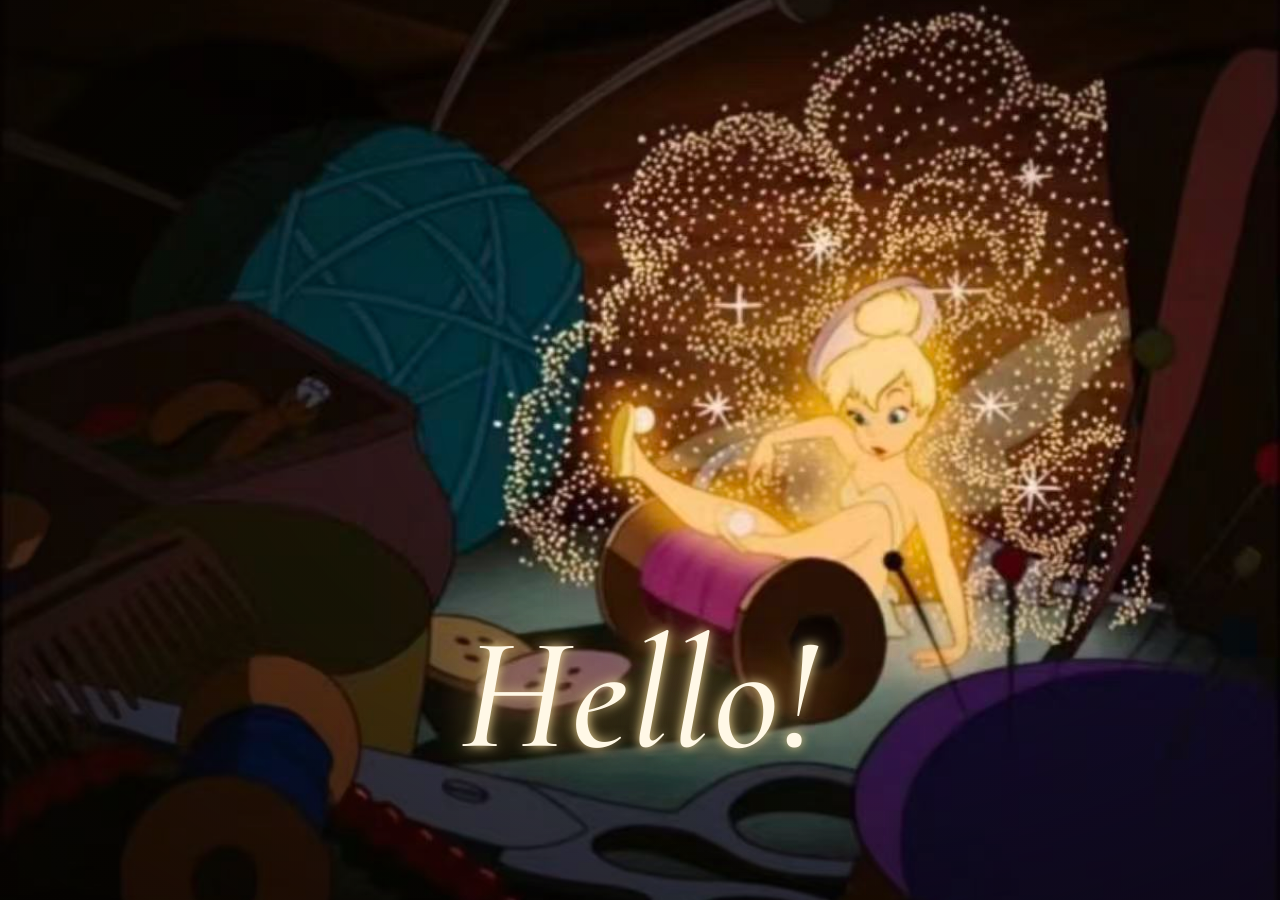
==== index.html @ 17caeb41 "Add hello page using uploaded photo as background Co-Authored-By: Claude Opus 5.5 <noreply@anthropic" ====
<!doctype html>
<html lang="en">
<head>
  <meta charset="utf-8">
  <meta name="viewport" content="width=device-width, initial-scale=1">
  <title>Hello</title>
  <link rel="preconnect" href="https://fonts.googleapis.com">
  <link href="https://fonts.googleapis.com/css2?family=Cormorant+Garamond:ital,wght@1,500&display=swap" rel="stylesheet">
  <style>
    :root {
      --glow: #ffe7a3;
      --text: #fff8e6;
    }
    * { margin: 0; padding: 0; box-sizing: border-box; }
    html, body { height: 100%; }
    body {
      background: #120d08 url("dea849434875788dc207f1177a01286a.jpg") center / cover no-repeat fixed;
      font-family: "Cormorant Garamond", Georgia, serif;
      color: var(--text);
      overflow: hidden;
    }
    .veil {
      position: fixed;
      inset: 0;
      background: radial-gradient(ellipse at 60% 45%, transparent 30%, rgba(10, 6, 2, 0.55) 100%);
    }
    main {
      position: relative;
      height: 100%;
      display: flex;
      align-items: flex-end;
      justify-content: center;
      padding: 0 16px 12vh;
    }
    h1 {
      font-style: italic;
      font-weight: 500;
      font-size: clamp(4rem, 14vw, 10rem);
      letter-spacing: 0.02em;
      text-shadow: 0 0 12px var(--glow), 0 0 40px rgba(255, 200, 90, 0.7), 0 4px 18px rgba(0, 0, 0, 0.6);
      animation: shimmer 4s ease-in-out infinite, rise 1.6s ease-out both;
    }
    @keyframes rise {
      from { opacity: 0; transform: translateY(24px); filter: blur(6px); }
      to   { opacity: 1; transform: none; filter: none; }
    }
    @keyframes shimmer {
      0%, 100% { text-shadow: 0 0 12px var(--glow), 0 0 40px rgba(255, 200, 90, 0.7), 0 4px 18px rgba(0, 0, 0, 0.6); }
      50%      { text-shadow: 0 0 20px var(--glow), 0 0 70px rgba(255, 210, 110, 0.9), 0 4px 18px rgba(0, 0, 0, 0.6); }
    }
    @media (prefers-reduced-motion: reduce) {
      h1 { animation: none; }
    }
  </style>
</head>
<body>
  <div class="veil"></div>
  <main>
    <h1>Hello!</h1>
  </main>
</body>
</html>
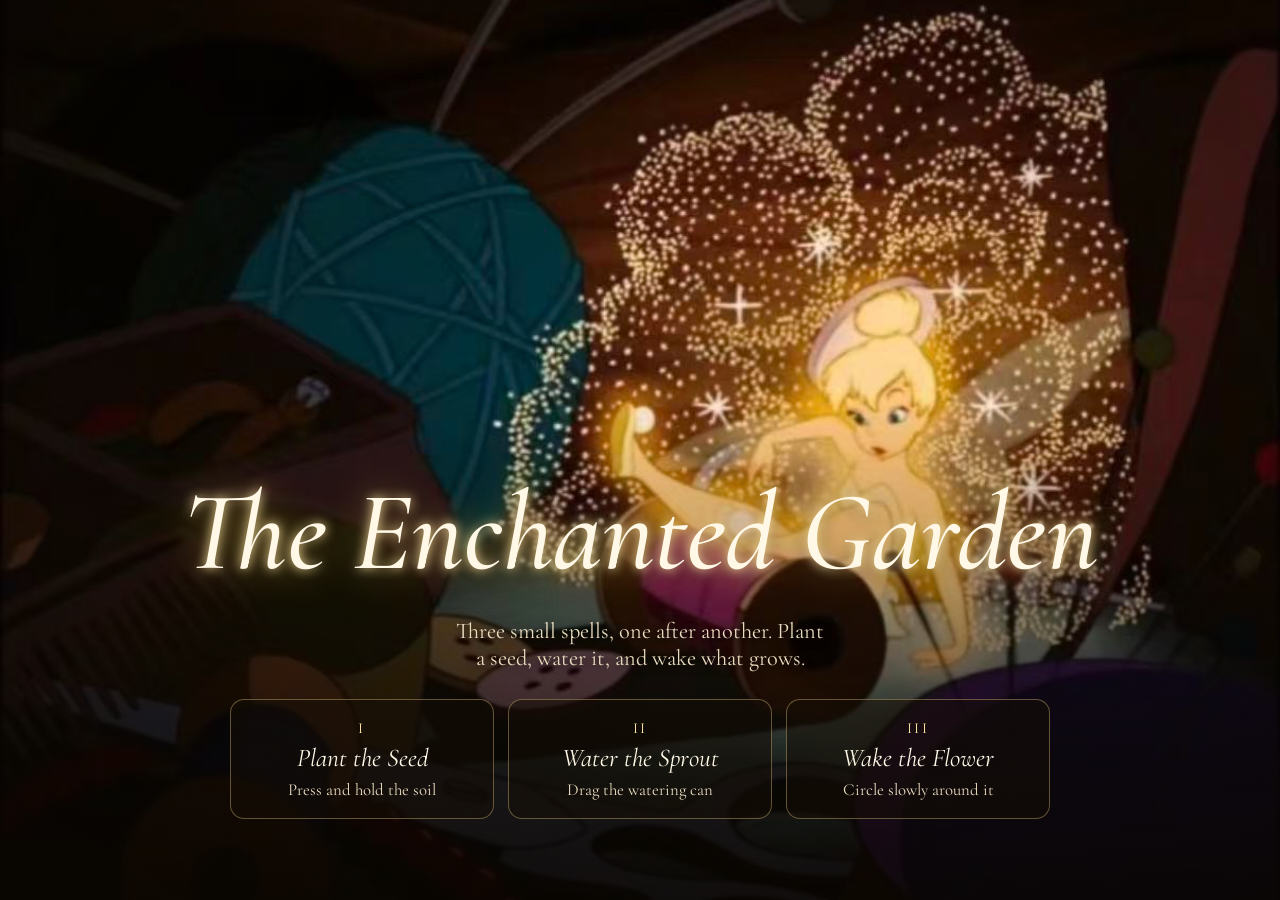
==== commit bf6f2341: "Build Enchanted Garden site from the three uploaded studies Landing page uses the photo as backgroun" ====
--- a/index.html
+++ b/index.html
@@ -3,43 +3,90 @@
 <head>
   <meta charset="utf-8">
   <meta name="viewport" content="width=device-width, initial-scale=1">
-  <title>Hello</title>
+  <title>The Enchanted Garden</title>
   <link rel="preconnect" href="https://fonts.googleapis.com">
-  <link href="https://fonts.googleapis.com/css2?family=Cormorant+Garamond:ital,wght@1,500&display=swap" rel="stylesheet">
+  <link href="https://fonts.googleapis.com/css2?family=Cormorant+Garamond:ital,wght@0,500;1,500&display=swap" rel="stylesheet">
   <style>
     :root {
       --glow: #ffe7a3;
       --text: #fff8e6;
+      --muted: #e9dcc0;
+      --card: rgba(20, 13, 6, 0.55);
+      --card-hover: rgba(40, 26, 10, 0.7);
+      --line: rgba(255, 220, 140, 0.35);
     }
     * { margin: 0; padding: 0; box-sizing: border-box; }
-    html, body { height: 100%; }
+    html, body { min-height: 100%; }
     body {
       background: #120d08 url("dea849434875788dc207f1177a01286a.jpg") center / cover no-repeat fixed;
       font-family: "Cormorant Garamond", Georgia, serif;
       color: var(--text);
-      overflow: hidden;
     }
     .veil {
       position: fixed;
       inset: 0;
-      background: radial-gradient(ellipse at 60% 45%, transparent 30%, rgba(10, 6, 2, 0.55) 100%);
+      background:
+        radial-gradient(ellipse at 60% 40%, transparent 25%, rgba(10, 6, 2, 0.6) 100%),
+        linear-gradient(to bottom, transparent 45%, rgba(10, 6, 2, 0.75) 100%);
+      pointer-events: none;
     }
     main {
       position: relative;
-      height: 100%;
+      min-height: 100vh;
       display: flex;
-      align-items: flex-end;
-      justify-content: center;
-      padding: 0 16px 12vh;
+      flex-direction: column;
+      align-items: center;
+      justify-content: flex-end;
+      gap: 28px;
+      padding: 40px 16px 9vh;
+      text-align: center;
     }
     h1 {
       font-style: italic;
       font-weight: 500;
-      font-size: clamp(4rem, 14vw, 10rem);
-      letter-spacing: 0.02em;
+      font-size: clamp(3rem, 10vw, 7rem);
+      line-height: 1;
       text-shadow: 0 0 12px var(--glow), 0 0 40px rgba(255, 200, 90, 0.7), 0 4px 18px rgba(0, 0, 0, 0.6);
       animation: shimmer 4s ease-in-out infinite, rise 1.6s ease-out both;
     }
+    .lede {
+      font-size: clamp(1.1rem, 2.6vw, 1.4rem);
+      color: var(--muted);
+      max-width: 34ch;
+      text-shadow: 0 2px 10px rgba(0, 0, 0, 0.8);
+      animation: rise 1.6s 0.3s ease-out both;
+    }
+    ol {
+      list-style: none;
+      display: grid;
+      grid-template-columns: repeat(3, minmax(0, 1fr));
+      gap: 14px;
+      width: 100%;
+      max-width: 820px;
+      animation: rise 1.6s 0.6s ease-out both;
+    }
+    ol a {
+      display: block;
+      height: 100%;
+      padding: 18px 16px;
+      border: 1px solid var(--line);
+      border-radius: 14px;
+      background: var(--card);
+      backdrop-filter: blur(6px);
+      -webkit-backdrop-filter: blur(6px);
+      color: inherit;
+      text-decoration: none;
+      transition: background 0.3s, transform 0.3s, box-shadow 0.3s;
+    }
+    ol a:hover, ol a:focus-visible {
+      background: var(--card-hover);
+      transform: translateY(-3px);
+      box-shadow: 0 0 24px rgba(255, 210, 110, 0.35);
+      outline: none;
+    }
+    .num { font-size: 0.95rem; color: var(--glow); letter-spacing: 0.15em; }
+    .name { display: block; font-size: 1.6rem; font-style: italic; margin: 4px 0 6px; }
+    .how { font-size: 1.05rem; color: var(--muted); }
     @keyframes rise {
       from { opacity: 0; transform: translateY(24px); filter: blur(6px); }
       to   { opacity: 1; transform: none; filter: none; }
@@ -48,15 +95,38 @@
       0%, 100% { text-shadow: 0 0 12px var(--glow), 0 0 40px rgba(255, 200, 90, 0.7), 0 4px 18px rgba(0, 0, 0, 0.6); }
       50%      { text-shadow: 0 0 20px var(--glow), 0 0 70px rgba(255, 210, 110, 0.9), 0 4px 18px rgba(0, 0, 0, 0.6); }
     }
+    @media (max-width: 640px) {
+      ol { grid-template-columns: 1fr; }
+      main { justify-content: center; }
+    }
     @media (prefers-reduced-motion: reduce) {
-      h1 { animation: none; }
+      h1, .lede, ol { animation: none; }
+      ol a { transition: none; }
     }
   </style>
 </head>
 <body>
   <div class="veil"></div>
   <main>
-    <h1>Hello!</h1>
+    <h1>The Enchanted Garden</h1>
+    <p class="lede">Three small spells, one after another. Plant a seed, water it, and wake what grows.</p>
+    <ol>
+      <li><a href="01-plant-the-seed/index.html">
+        <span class="num">I</span>
+        <span class="name">Plant the Seed</span>
+        <span class="how">Press and hold the soil</span>
+      </a></li>
+      <li><a href="02-water-the-sprout/index.html">
+        <span class="num">II</span>
+        <span class="name">Water the Sprout</span>
+        <span class="how">Drag the watering can</span>
+      </a></li>
+      <li><a href="03-wake-the-flower/index.html">
+        <span class="num">III</span>
+        <span class="name">Wake the Flower</span>
+        <span class="how">Circle slowly around it</span>
+      </a></li>
+    </ol>
   </main>
 </body>
 </html>
